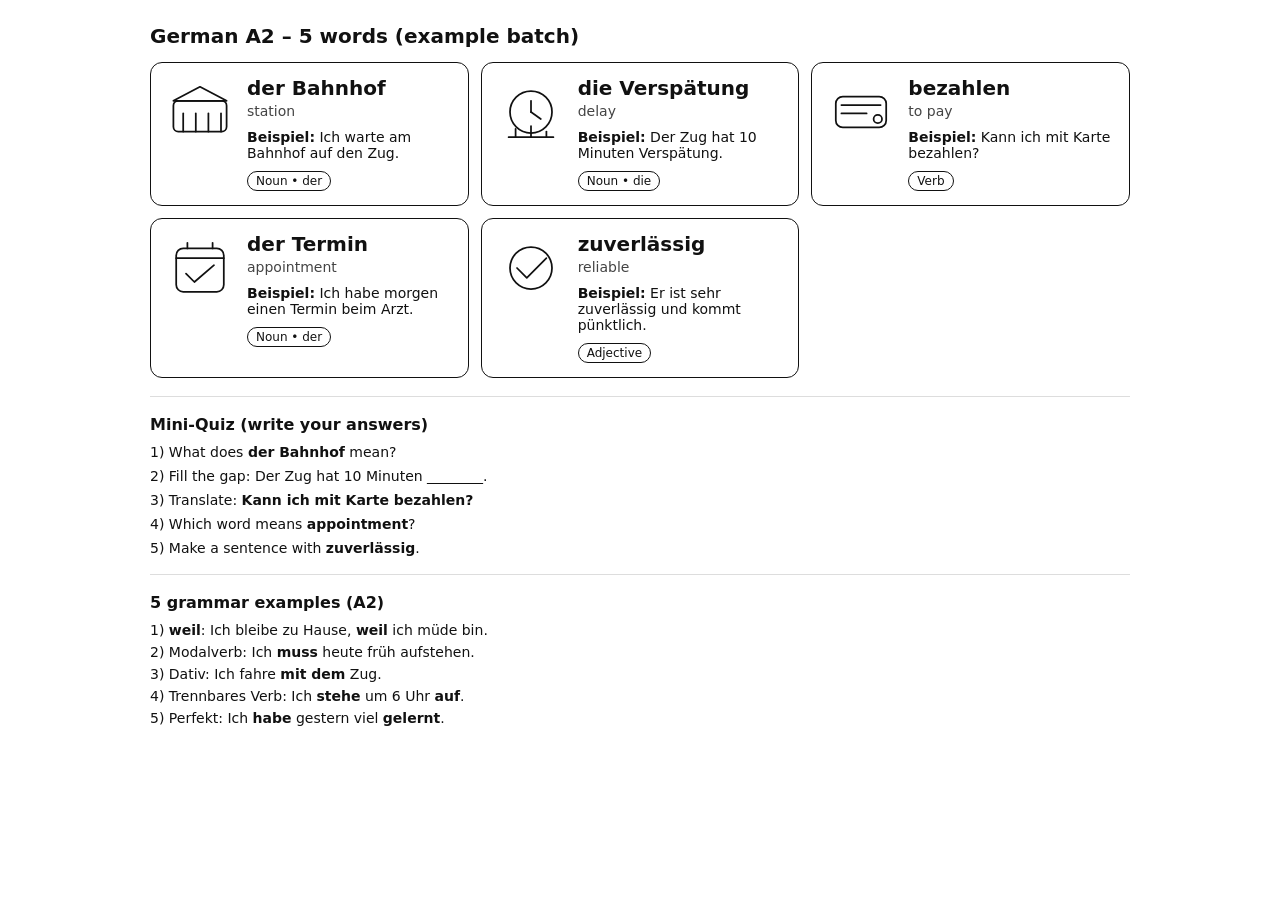
==== daily/2026-02-09_19-57_example_daily.html @ 1e1eeacd "Update flashcards" ====
<!doctype html>
<html lang="en">
<head>
  <meta charset="utf-8" />
  <meta name="viewport" content="width=device-width,initial-scale=1" />
  <title>German A2 – 5 words (Example)</title>
  <style>
    :root{--fg:#111;--muted:#444;--line:#111;--bg:#fff;}
    body{margin:0;background:var(--bg);color:var(--fg);font-family:system-ui,-apple-system,Segoe UI,Roboto,Arial,sans-serif;}
    .wrap{max-width:980px;margin:24px auto;padding:0 16px;}
    h1{font-size:20px;margin:0 0 14px 0;}
    .grid{display:grid;grid-template-columns:repeat(auto-fit,minmax(280px,1fr));gap:12px;}
    .card{border:1px solid #111;border-radius:12px;padding:14px;display:grid;grid-template-columns:70px 1fr;gap:12px;align-items:start;}
    .w{font-size:20px;font-weight:800;line-height:1.1;}
    .m{font-size:14px;color:var(--muted);margin-top:4px;}
    .ex{font-size:14px;margin-top:10px;}
    .tag{display:inline-block;border:1px solid #111;border-radius:999px;padding:2px 8px;font-size:12px;margin-top:10px;}
    svg{width:70px;height:70px;}
    .icon{fill:none;stroke:#111;stroke-width:2.5;stroke-linecap:round;stroke-linejoin:round;}
    hr{border:0;border-top:1px solid #ddd;margin:18px 0;}
    .quiz h2{font-size:16px;margin:0 0 10px 0;}
    .q{margin:8px 0;font-size:14px;}
    .grammar h2{font-size:16px;margin:0 0 10px 0;}
    .g{margin:6px 0;font-size:14px;}
    .de{font-weight:700;}
  </style>
</head>
<body>
  <div class="wrap">
    <h1>German A2 – 5 words (example batch)</h1>

    <div class="grid">
      <div class="card">
        <svg viewBox="0 0 100 100" aria-label="station">
          <rect class="icon" x="12" y="34" width="76" height="44" rx="7"/>
          <polygon class="icon" points="12,34 50,14 88,34"/>
          <line class="icon" x1="26" y1="78" x2="26" y2="52"/>
          <line class="icon" x1="44" y1="78" x2="44" y2="52"/>
          <line class="icon" x1="62" y1="78" x2="62" y2="52"/>
          <line class="icon" x1="80" y1="78" x2="80" y2="52"/>
        </svg>
        <div>
          <div class="w">der Bahnhof</div>
          <div class="m">station</div>
          <div class="ex"><span class="de">Beispiel:</span> Ich warte am Bahnhof auf den Zug.</div>
          <div class="tag">Noun • der</div>
        </div>
      </div>

      <div class="card">
        <svg viewBox="0 0 100 100" aria-label="delay">
          <circle class="icon" cx="50" cy="50" r="30"/>
          <line class="icon" x1="50" y1="50" x2="50" y2="34"/>
          <line class="icon" x1="50" y1="50" x2="64" y2="60"/>
          <line class="icon" x1="18" y1="86" x2="82" y2="86"/>
          <line class="icon" x1="28" y1="86" x2="28" y2="74"/>
          <line class="icon" x1="50" y1="86" x2="50" y2="70"/>
          <line class="icon" x1="72" y1="86" x2="72" y2="78"/>
        </svg>
        <div>
          <div class="w">die Verspätung</div>
          <div class="m">delay</div>
          <div class="ex"><span class="de">Beispiel:</span> Der Zug hat 10 Minuten Verspätung.</div>
          <div class="tag">Noun • die</div>
        </div>
      </div>

      <div class="card">
        <svg viewBox="0 0 100 100" aria-label="pay">
          <rect class="icon" x="14" y="28" width="72" height="44" rx="10"/>
          <line class="icon" x1="22" y1="40" x2="78" y2="40"/>
          <line class="icon" x1="22" y1="52" x2="58" y2="52"/>
          <circle class="icon" cx="74" cy="60" r="6"/>
        </svg>
        <div>
          <div class="w">bezahlen</div>
          <div class="m">to pay</div>
          <div class="ex"><span class="de">Beispiel:</span> Kann ich mit Karte bezahlen?</div>
          <div class="tag">Verb</div>
        </div>
      </div>

      <div class="card">
        <svg viewBox="0 0 100 100" aria-label="appointment">
          <rect class="icon" x="16" y="22" width="68" height="62" rx="10"/>
          <line class="icon" x1="16" y1="36" x2="84" y2="36"/>
          <line class="icon" x1="32" y1="22" x2="32" y2="14"/>
          <line class="icon" x1="68" y1="22" x2="68" y2="14"/>
          <path class="icon" d="M30,58 L42,70 L70,46"/>
        </svg>
        <div>
          <div class="w">der Termin</div>
          <div class="m">appointment</div>
          <div class="ex"><span class="de">Beispiel:</span> Ich habe morgen einen Termin beim Arzt.</div>
          <div class="tag">Noun • der</div>
        </div>
      </div>

      <div class="card">
        <svg viewBox="0 0 100 100" aria-label="reliable">
          <circle class="icon" cx="50" cy="50" r="30"/>
          <path class="icon" d="M30,50 L44,64 L72,36"/>
        </svg>
        <div>
          <div class="w">zuverlässig</div>
          <div class="m">reliable</div>
          <div class="ex"><span class="de">Beispiel:</span> Er ist sehr zuverlässig und kommt pünktlich.</div>
          <div class="tag">Adjective</div>
        </div>
      </div>
    </div>

    <hr />

    <div class="quiz">
      <h2>Mini‑Quiz (write your answers)</h2>
      <div class="q">1) What does <span class="de">der Bahnhof</span> mean?</div>
      <div class="q">2) Fill the gap: Der Zug hat 10 Minuten ________.</div>
      <div class="q">3) Translate: <span class="de">Kann ich mit Karte bezahlen?</span></div>
      <div class="q">4) Which word means <span class="de">appointment</span>?</div>
      <div class="q">5) Make a sentence with <span class="de">zuverlässig</span>.</div>
    </div>

    <hr />

    <div class="grammar">
      <h2>5 grammar examples (A2)</h2>
      <div class="g">1) <span class="de">weil</span>: Ich bleibe zu Hause, <span class="de">weil</span> ich müde bin.</div>
      <div class="g">2) Modalverb: Ich <span class="de">muss</span> heute früh aufstehen.</div>
      <div class="g">3) Dativ: Ich fahre <span class="de">mit dem</span> Zug.</div>
      <div class="g">4) Trennbares Verb: Ich <span class="de">stehe</span> um 6 Uhr <span class="de">auf</span>.</div>
      <div class="g">5) Perfekt: Ich <span class="de">habe</span> gestern viel <span class="de">gelernt</span>.</div>
    </div>

  </div>
</body>
</html>
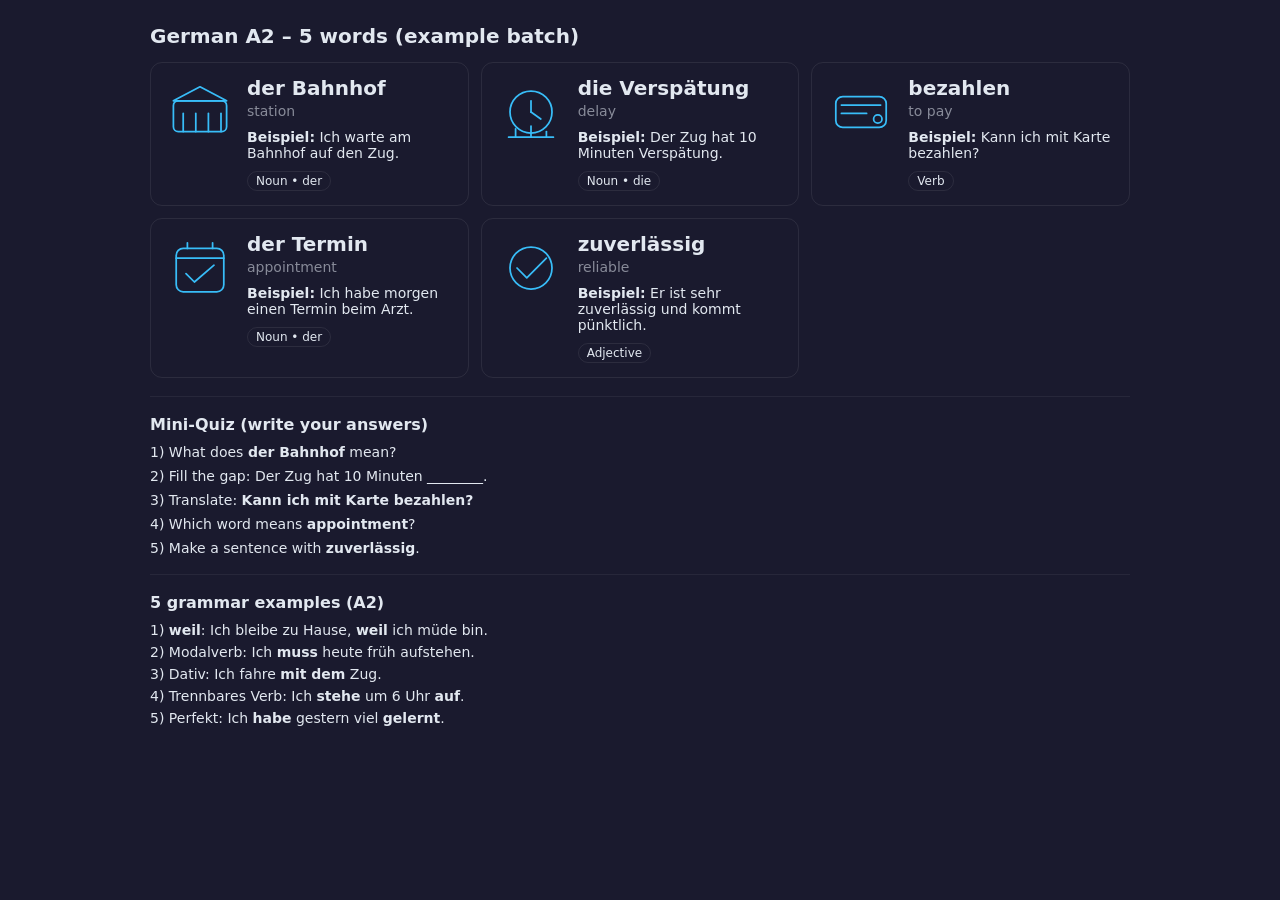
==== commit 931ad026: "Add lessons 008-015 for all levels + redesign UI colors" ====
--- a/daily/2026-02-09_19-57_example_daily.html
+++ b/daily/2026-02-09_19-57_example_daily.html
@@ -5,19 +5,19 @@
   <meta name="viewport" content="width=device-width,initial-scale=1" />
   <title>German A2 – 5 words (Example)</title>
   <style>
-    :root{--fg:#111;--muted:#444;--line:#111;--bg:#fff;}
+    :root{--fg:#e2e8f0;--muted:rgba(226,232,240,.55);--line:rgba(255,255,255,.08);--bg:#1a1a2e;}
     body{margin:0;background:var(--bg);color:var(--fg);font-family:system-ui,-apple-system,Segoe UI,Roboto,Arial,sans-serif;}
     .wrap{max-width:980px;margin:24px auto;padding:0 16px;}
     h1{font-size:20px;margin:0 0 14px 0;}
     .grid{display:grid;grid-template-columns:repeat(auto-fit,minmax(280px,1fr));gap:12px;}
-    .card{border:1px solid #111;border-radius:12px;padding:14px;display:grid;grid-template-columns:70px 1fr;gap:12px;align-items:start;}
+    .card{border:1px solid rgba(255,255,255,.08);border-radius:12px;padding:14px;display:grid;grid-template-columns:70px 1fr;gap:12px;align-items:start;}
     .w{font-size:20px;font-weight:800;line-height:1.1;}
     .m{font-size:14px;color:var(--muted);margin-top:4px;}
     .ex{font-size:14px;margin-top:10px;}
-    .tag{display:inline-block;border:1px solid #111;border-radius:999px;padding:2px 8px;font-size:12px;margin-top:10px;}
+    .tag{display:inline-block;border:1px solid rgba(255,255,255,.08);border-radius:999px;padding:2px 8px;font-size:12px;margin-top:10px;}
     svg{width:70px;height:70px;}
-    .icon{fill:none;stroke:#111;stroke-width:2.5;stroke-linecap:round;stroke-linejoin:round;}
-    hr{border:0;border-top:1px solid #ddd;margin:18px 0;}
+    .icon{fill:none;stroke:#38bdf8;stroke-width:2.5;stroke-linecap:round;stroke-linejoin:round;}
+    hr{border:0;border-top:1px solid rgba(255,255,255,.06);margin:18px 0;}
     .quiz h2{font-size:16px;margin:0 0 10px 0;}
     .q{margin:8px 0;font-size:14px;}
     .grammar h2{font-size:16px;margin:0 0 10px 0;}
